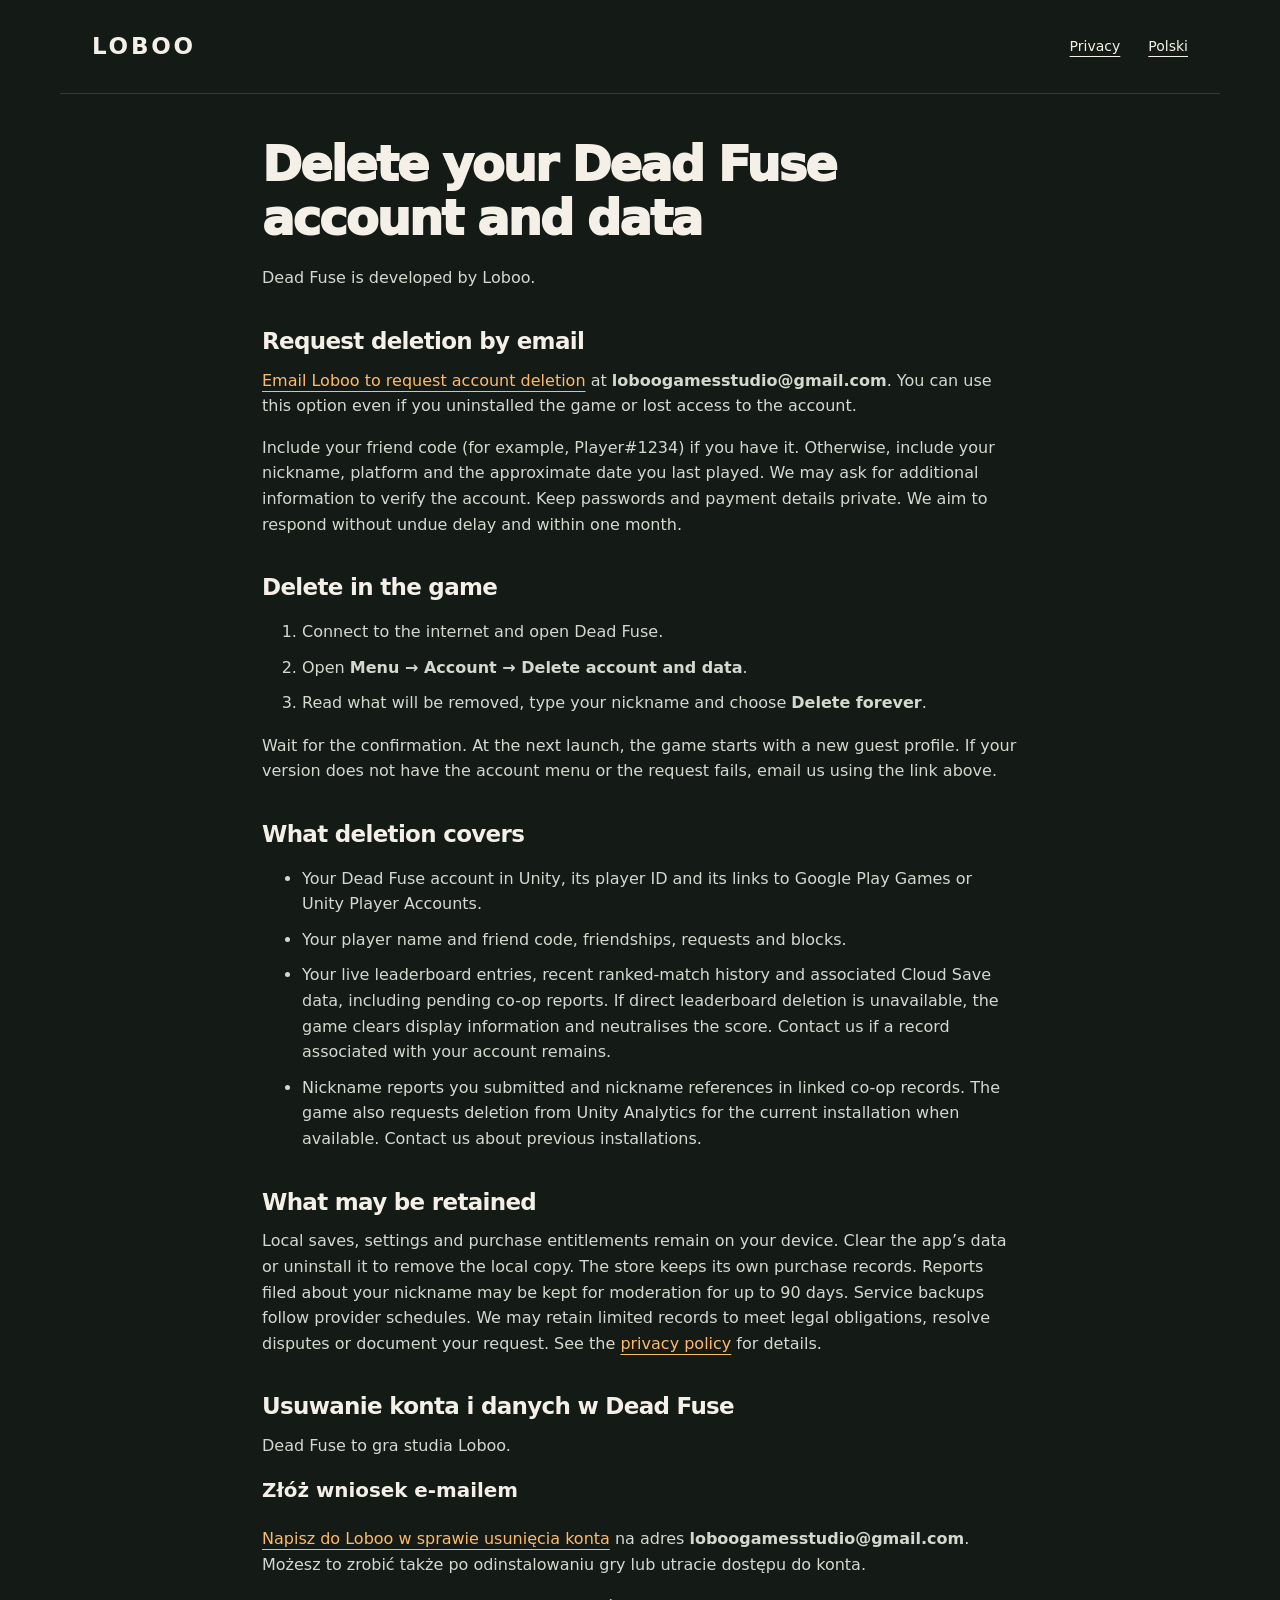
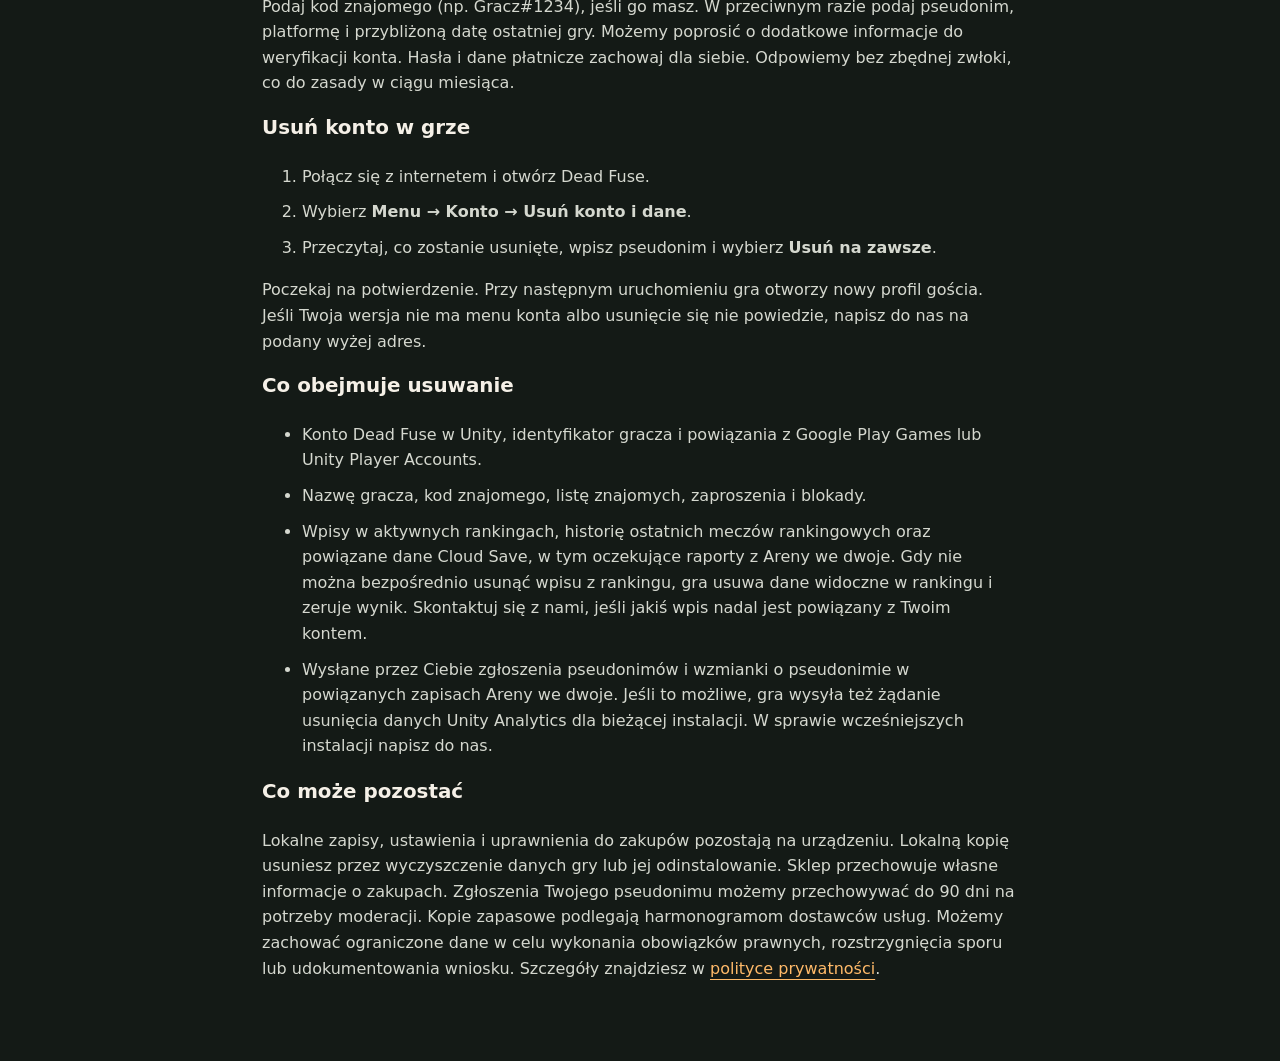
==== account-deletion.html @ 3fd10603 "Publish Dead Fuse account deletion and online privacy disclosures" ====
<!doctype html>
<html lang="en">
<head>
<meta charset="utf-8">
<meta name="viewport" content="width=device-width, initial-scale=1">
<meta name="description" content="Request deletion of your Dead Fuse account and data from Loboo.">
<title>Dead Fuse — Delete your account and data</title>
<link rel="icon" href="/favicon.svg" type="image/svg+xml">
<link rel="stylesheet" href="/styles.css">
</head>
<body>
<header class="site-header"><a class="wordmark" href="/" aria-label="Loboo — Home">LOBOO</a><nav aria-label="Navigation"><a href="/privacy-policy.html">Privacy</a><a href="#pl" lang="pl">Polski</a></nav></header>
<main class="privacy-content" id="main">
<h1>Delete your Dead Fuse account and data</h1>
<p>Dead Fuse is developed by Loboo.</p>
<h2>Request deletion by email</h2>
<p><a href="mailto:loboogamesstudio@gmail.com?subject=Dead%20Fuse%20account%20deletion">Email Loboo to request account deletion</a> at <strong>loboogamesstudio@gmail.com</strong>. You can use this option even if you uninstalled the game or lost access to the account.</p>
<p>Include your friend code (for example, Player#1234) if you have it. Otherwise, include your nickname, platform and the approximate date you last played. We may ask for additional information to verify the account. Keep passwords and payment details private. We aim to respond without undue delay and within one month.</p>
<h2>Delete in the game</h2>
<ol>
<li>Connect to the internet and open Dead Fuse.</li>
<li>Open <strong>Menu → Account → Delete account and data</strong>.</li>
<li>Read what will be removed, type your nickname and choose <strong>Delete forever</strong>.</li>
</ol>
<p>Wait for the confirmation. At the next launch, the game starts with a new guest profile. If your version does not have the account menu or the request fails, email us using the link above.</p>
<h2>What deletion covers</h2>
<ul>
<li>Your Dead Fuse account in Unity, its player ID and its links to Google Play Games or Unity Player Accounts.</li>
<li>Your player name and friend code, friendships, requests and blocks.</li>
<li>Your live leaderboard entries, recent ranked-match history and associated Cloud Save data, including pending co-op reports. If direct leaderboard deletion is unavailable, the game clears display information and neutralises the score. Contact us if a record associated with your account remains.</li>
<li>Nickname reports you submitted and nickname references in linked co-op records. The game also requests deletion from Unity Analytics for the current installation when available. Contact us about previous installations.</li>
</ul>
<h2>What may be retained</h2>
<p>Local saves, settings and purchase entitlements remain on your device. Clear the app’s data or uninstall it to remove the local copy. The store keeps its own purchase records. Reports filed about your nickname may be kept for moderation for up to 90 days. Service backups follow provider schedules. We may retain limited records to meet legal obligations, resolve disputes or document your request. See the <a href="/privacy-policy.html">privacy policy</a> for details.</p>
<section id="pl" lang="pl" aria-labelledby="heading-pl">
<h2 id="heading-pl">Usuwanie konta i danych w Dead Fuse</h2>
<p>Dead Fuse to gra studia Loboo.</p>
<h3>Złóż wniosek e-mailem</h3>
<p><a href="mailto:loboogamesstudio@gmail.com?subject=Usuni%C4%99cie%20konta%20Dead%20Fuse">Napisz do Loboo w sprawie usunięcia konta</a> na adres <strong>loboogamesstudio@gmail.com</strong>. Możesz to zrobić także po odinstalowaniu gry lub utracie dostępu do konta.</p>
<p>Podaj kod znajomego (np. Gracz#1234), jeśli go masz. W przeciwnym razie podaj pseudonim, platformę i przybliżoną datę ostatniej gry. Możemy poprosić o dodatkowe informacje do weryfikacji konta. Hasła i dane płatnicze zachowaj dla siebie. Odpowiemy bez zbędnej zwłoki, co do zasady w ciągu miesiąca.</p>
<h3>Usuń konto w grze</h3>
<ol>
<li>Połącz się z internetem i otwórz Dead Fuse.</li>
<li>Wybierz <strong>Menu → Konto → Usuń konto i dane</strong>.</li>
<li>Przeczytaj, co zostanie usunięte, wpisz pseudonim i wybierz <strong>Usuń na zawsze</strong>.</li>
</ol>
<p>Poczekaj na potwierdzenie. Przy następnym uruchomieniu gra otworzy nowy profil gościa. Jeśli Twoja wersja nie ma menu konta albo usunięcie się nie powiedzie, napisz do nas na podany wyżej adres.</p>
<h3>Co obejmuje usuwanie</h3>
<ul>
<li>Konto Dead Fuse w Unity, identyfikator gracza i powiązania z Google Play Games lub Unity Player Accounts.</li>
<li>Nazwę gracza, kod znajomego, listę znajomych, zaproszenia i blokady.</li>
<li>Wpisy w aktywnych rankingach, historię ostatnich meczów rankingowych oraz powiązane dane Cloud Save, w tym oczekujące raporty z Areny we dwoje. Gdy nie można bezpośrednio usunąć wpisu z rankingu, gra usuwa dane widoczne w rankingu i zeruje wynik. Skontaktuj się z nami, jeśli jakiś wpis nadal jest powiązany z Twoim kontem.</li>
<li>Wysłane przez Ciebie zgłoszenia pseudonimów i wzmianki o pseudonimie w powiązanych zapisach Areny we dwoje. Jeśli to możliwe, gra wysyła też żądanie usunięcia danych Unity Analytics dla bieżącej instalacji. W sprawie wcześniejszych instalacji napisz do nas.</li>
</ul>
<h3>Co może pozostać</h3>
<p>Lokalne zapisy, ustawienia i uprawnienia do zakupów pozostają na urządzeniu. Lokalną kopię usuniesz przez wyczyszczenie danych gry lub jej odinstalowanie. Sklep przechowuje własne informacje o zakupach. Zgłoszenia Twojego pseudonimu możemy przechowywać do 90 dni na potrzeby moderacji. Kopie zapasowe podlegają harmonogramom dostawców usług. Możemy zachować ograniczone dane w celu wykonania obowiązków prawnych, rozstrzygnięcia sporu lub udokumentowania wniosku. Szczegóły znajdziesz w <a href="/privacy-policy.html">polityce prywatności</a>.</p>
</section>
</main>
</body>
</html>
---- styles.css ----
:root{color-scheme:dark;--ink:#f5f0e7;--muted:#b1b1a9;--accent:#ffba69;--line:#343b33;--bg:#141a16}*{box-sizing:border-box}html{scroll-behavior:smooth}body{margin:0;background:var(--bg);color:var(--ink);font:17px/1.6 system-ui,-apple-system,BlinkMacSystemFont,"Segoe UI",sans-serif}a{color:inherit;text-underline-offset:5px}a:hover{color:var(--accent)}a:focus-visible{outline:3px solid var(--accent);outline-offset:6px}h1,h2,h3,p{margin-top:0}.site-header,main,footer{max-width:1160px;margin:auto;padding-left:32px;padding-right:32px}.site-header{display:flex;justify-content:space-between;align-items:center;padding-top:28px;padding-bottom:28px;border-bottom:1px solid var(--line)}.wordmark{font-weight:850;letter-spacing:.12em;font-size:23px;text-decoration:none}.wordmark span{font-size:10px;vertical-align:top;line-height:2}nav{display:flex;gap:28px;font-size:14px}.hero{padding:68px 0 72px;position:relative}.eyebrow{text-transform:uppercase;letter-spacing:.14em;font-size:11px;font-weight:750;color:var(--muted);margin-bottom:22px}.status-dot{display:inline-block;width:7px;height:7px;border-radius:50%;background:var(--accent);margin:0 8px 1px 0}h1{font-size:clamp(88px,16vw,196px);line-height:.84;letter-spacing:-.075em;font-weight:950;position:relative;width:max-content;margin-bottom:32px}h1>span:first-of-type{color:var(--accent)}.fuse-mark{position:absolute;right:-.52em;top:.02em;color:var(--accent);font-size:.36em;letter-spacing:0}.lead{font-size:clamp(20px,3vw,28px);line-height:1.4;max-width:540px}.release-note{font-size:14px;color:var(--muted);max-width:450px;margin:20px 0 24px}.button{display:inline-flex;gap:30px;align-items:center;padding:13px 20px;color:#151c16;background:var(--accent);font-size:14px;font-weight:750;text-decoration:none;border-radius:3px}.button:hover{background:#ffd19a;color:#151c16}.modes{display:grid;grid-template-columns:1.2fr 1fr 1fr;gap:42px;border-top:1px solid var(--line);padding:44px 0 52px}h2{font-size:28px;line-height:1.25;font-weight:650;letter-spacing:-.03em}.modes .eyebrow{margin-bottom:12px}.number{color:var(--accent);font-size:12px;font-weight:750}.mode h3{font-size:20px;margin:12px 0}.mode p{color:var(--muted);font-size:15px;margin-bottom:0}.contact{border-top:1px solid var(--line);padding:44px 0;display:flex;align-items:center;justify-content:space-between;gap:24px}.contact h2{margin-bottom:10px}.contact p:not(.eyebrow){font-size:14px;color:var(--muted);margin:0}.contact .eyebrow{margin-bottom:12px}.contact-link{font-size:16px;overflow-wrap:anywhere}.draft-note{border-left:2px solid var(--accent);padding:10px 16px;margin:0 0 38px;color:var(--muted);font-size:13px;max-width:780px}footer{display:flex;justify-content:space-between;gap:20px;border-top:1px solid var(--line);padding-top:24px;padding-bottom:28px;font-size:12px;color:var(--muted)}.skip{position:fixed;top:-100px;left:20px;background:var(--accent);color:#151c16;padding:12px;z-index:10}.skip:focus{top:12px}.privacy-content{max-width:820px;padding-top:44px;padding-bottom:64px}.privacy-content h1{font-size:clamp(32px,6vw,48px);line-height:1.12;letter-spacing:-.04em;width:auto;margin-bottom:20px}.privacy-content h2{font-size:23px;margin:36px 0 12px}.privacy-content p,.privacy-content li{font-size:16px;color:#d5d8cf}.privacy-content .date{font-size:13px;color:var(--muted)}.privacy-content aside{padding:16px 20px;border:1px solid #665039;background:#30291e;color:#ffe1b7;font-size:14px;margin:24px 0}.privacy-content a{color:var(--accent)}.privacy-content li{margin-bottom:10px}@media(min-width:900px){.hero:after{content:"";position:absolute;right:35px;top:78px;width:280px;height:370px;border:1px solid var(--line);border-radius:48% 48% 5px 5px;transform:rotate(12deg);background:repeating-linear-gradient(0deg,transparent 0,transparent 17px,#263126 18px,#263126 19px);pointer-events:none}}@media(max-width:760px){.site-header,main,footer{padding-left:22px;padding-right:22px}.hero{padding:52px 0}.modes{grid-template-columns:1fr;gap:28px}.modes h2{margin-bottom:0}.mode{border-top:1px solid var(--line);padding-top:22px}.contact{align-items:flex-start;flex-direction:column}.contact-link{font-size:15px}nav{gap:18px}.privacy-content{padding-top:32px}}@media(prefers-reduced-motion:reduce){html{scroll-behavior:auto}}
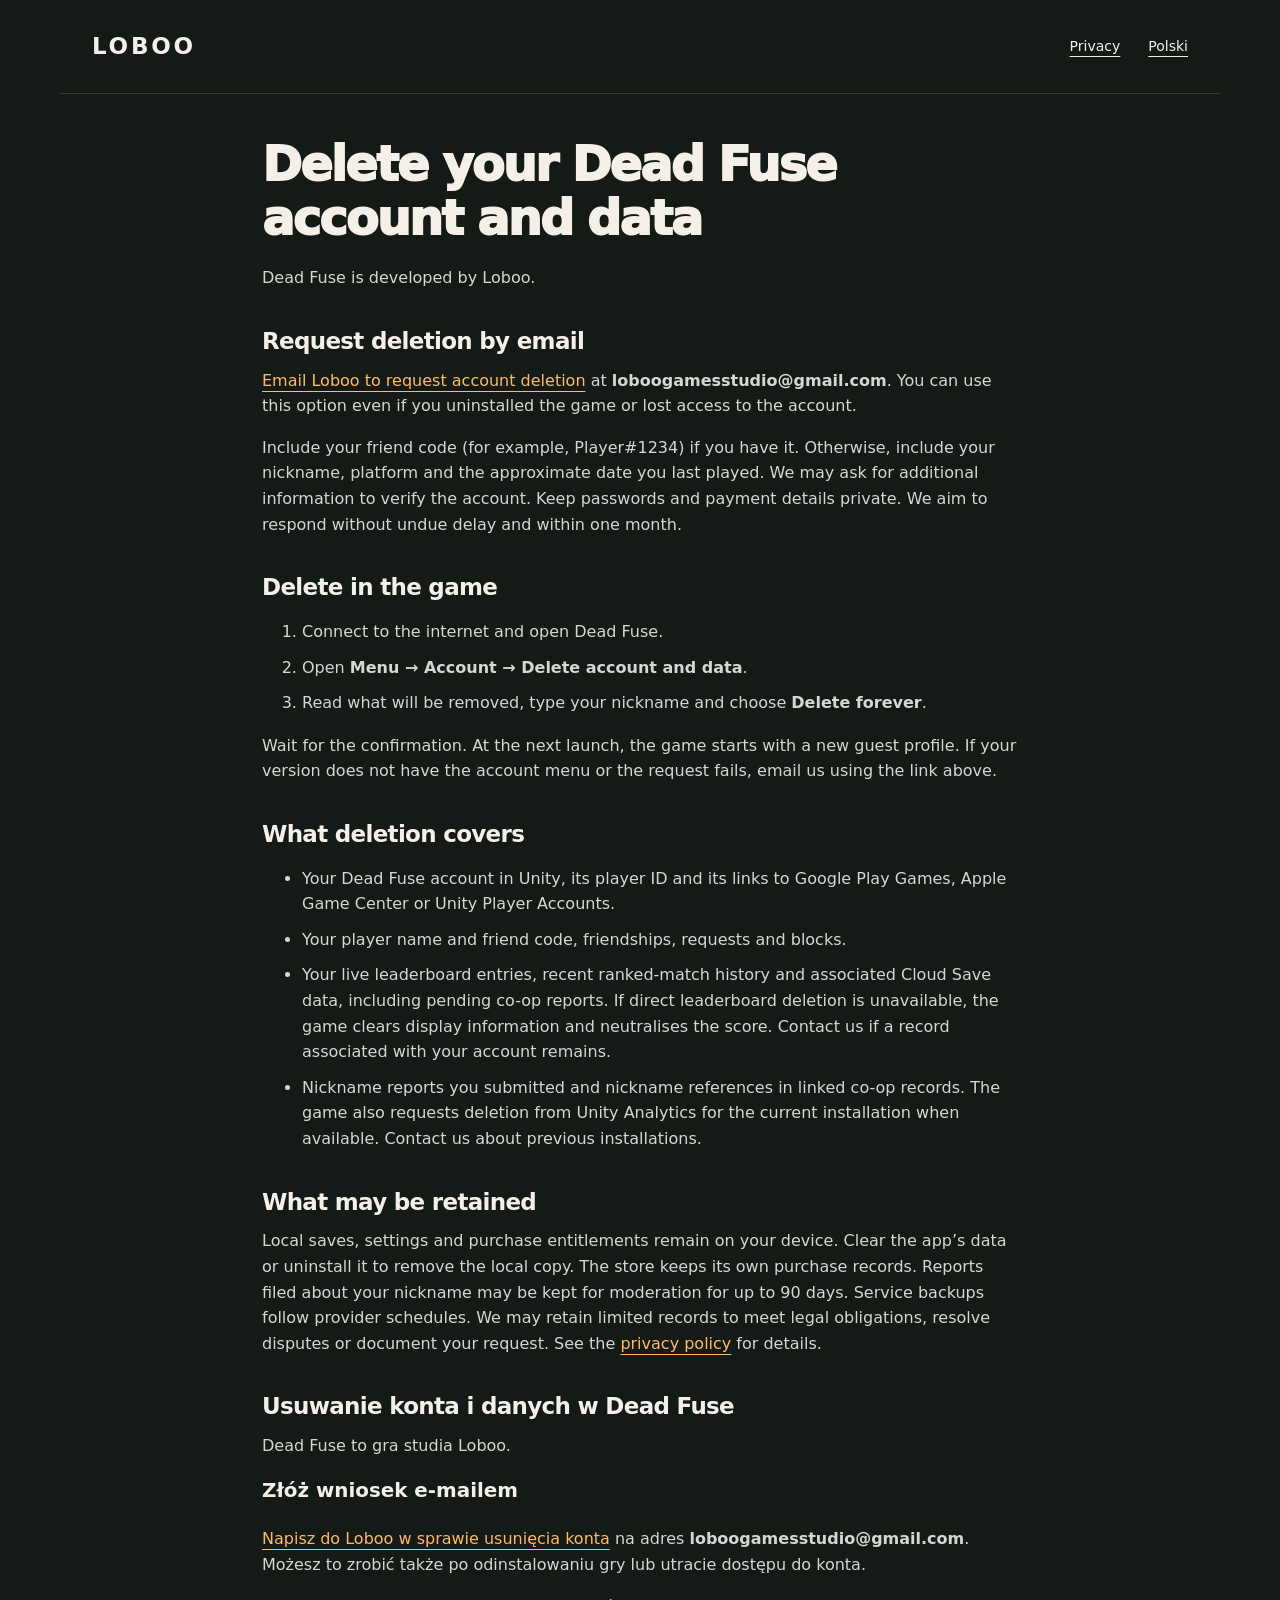
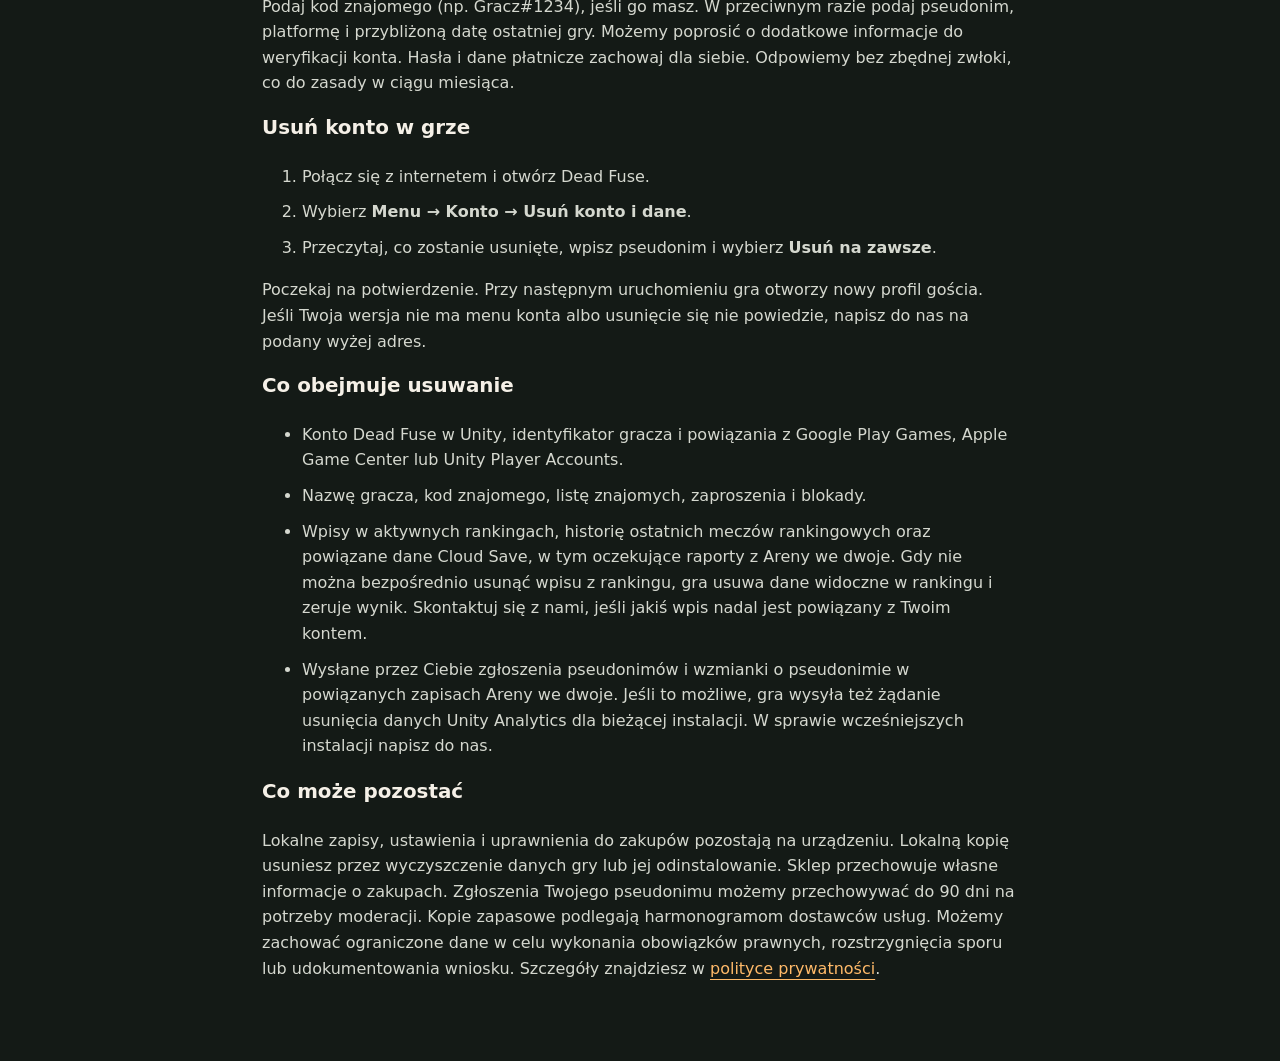
==== commit 2d107a12: "Uzupełnij politykę Dead Fuse o Game Center i zakupy TestFlight" ====
--- a/account-deletion.html
+++ b/account-deletion.html
@@ -25,7 +25,7 @@
 <p>Wait for the confirmation. At the next launch, the game starts with a new guest profile. If your version does not have the account menu or the request fails, email us using the link above.</p>
 <h2>What deletion covers</h2>
 <ul>
-<li>Your Dead Fuse account in Unity, its player ID and its links to Google Play Games or Unity Player Accounts.</li>
+<li>Your Dead Fuse account in Unity, its player ID and its links to Google Play Games, Apple Game Center or Unity Player Accounts.</li>
 <li>Your player name and friend code, friendships, requests and blocks.</li>
 <li>Your live leaderboard entries, recent ranked-match history and associated Cloud Save data, including pending co-op reports. If direct leaderboard deletion is unavailable, the game clears display information and neutralises the score. Contact us if a record associated with your account remains.</li>
 <li>Nickname reports you submitted and nickname references in linked co-op records. The game also requests deletion from Unity Analytics for the current installation when available. Contact us about previous installations.</li>
@@ -47,7 +47,7 @@
 <p>Poczekaj na potwierdzenie. Przy następnym uruchomieniu gra otworzy nowy profil gościa. Jeśli Twoja wersja nie ma menu konta albo usunięcie się nie powiedzie, napisz do nas na podany wyżej adres.</p>
 <h3>Co obejmuje usuwanie</h3>
 <ul>
-<li>Konto Dead Fuse w Unity, identyfikator gracza i powiązania z Google Play Games lub Unity Player Accounts.</li>
+<li>Konto Dead Fuse w Unity, identyfikator gracza i powiązania z Google Play Games, Apple Game Center lub Unity Player Accounts.</li>
 <li>Nazwę gracza, kod znajomego, listę znajomych, zaproszenia i blokady.</li>
 <li>Wpisy w aktywnych rankingach, historię ostatnich meczów rankingowych oraz powiązane dane Cloud Save, w tym oczekujące raporty z Areny we dwoje. Gdy nie można bezpośrednio usunąć wpisu z rankingu, gra usuwa dane widoczne w rankingu i zeruje wynik. Skontaktuj się z nami, jeśli jakiś wpis nadal jest powiązany z Twoim kontem.</li>
 <li>Wysłane przez Ciebie zgłoszenia pseudonimów i wzmianki o pseudonimie w powiązanych zapisach Areny we dwoje. Jeśli to możliwe, gra wysyła też żądanie usunięcia danych Unity Analytics dla bieżącej instalacji. W sprawie wcześniejszych instalacji napisz do nas.</li>
